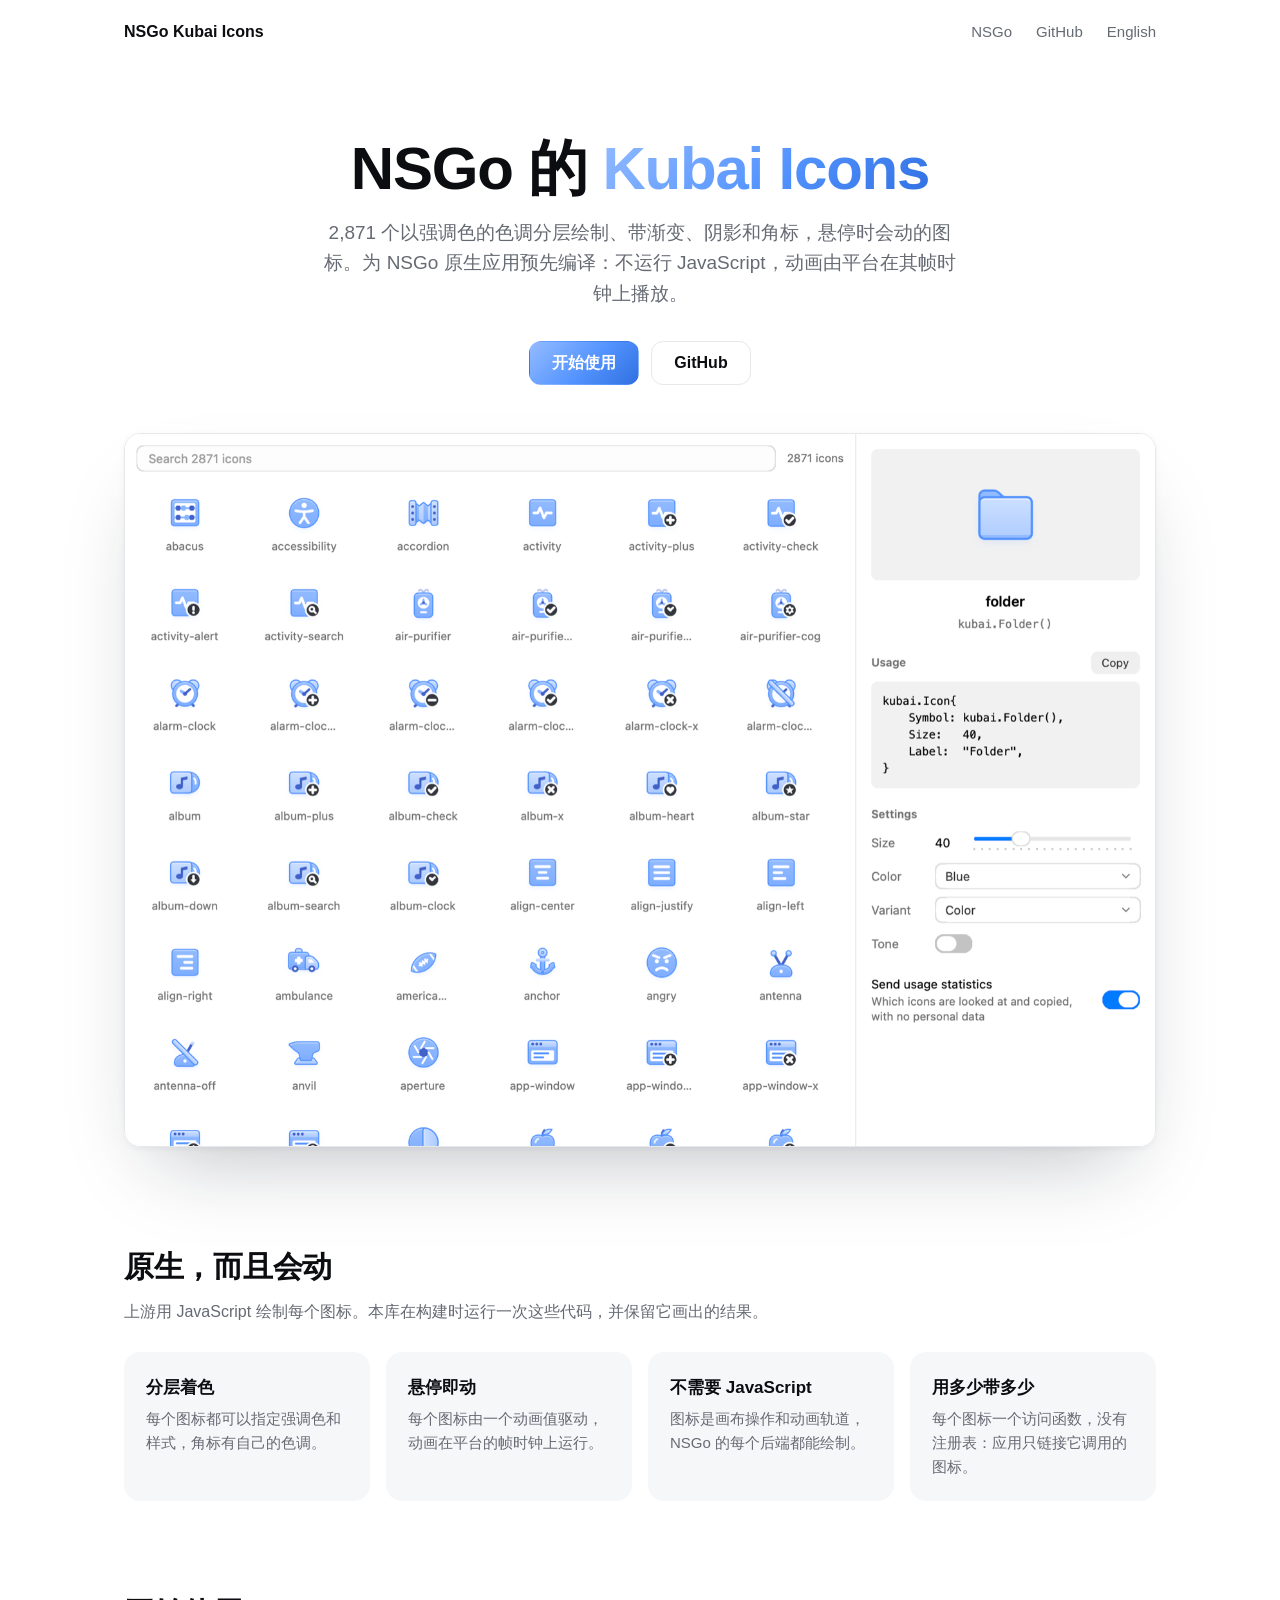
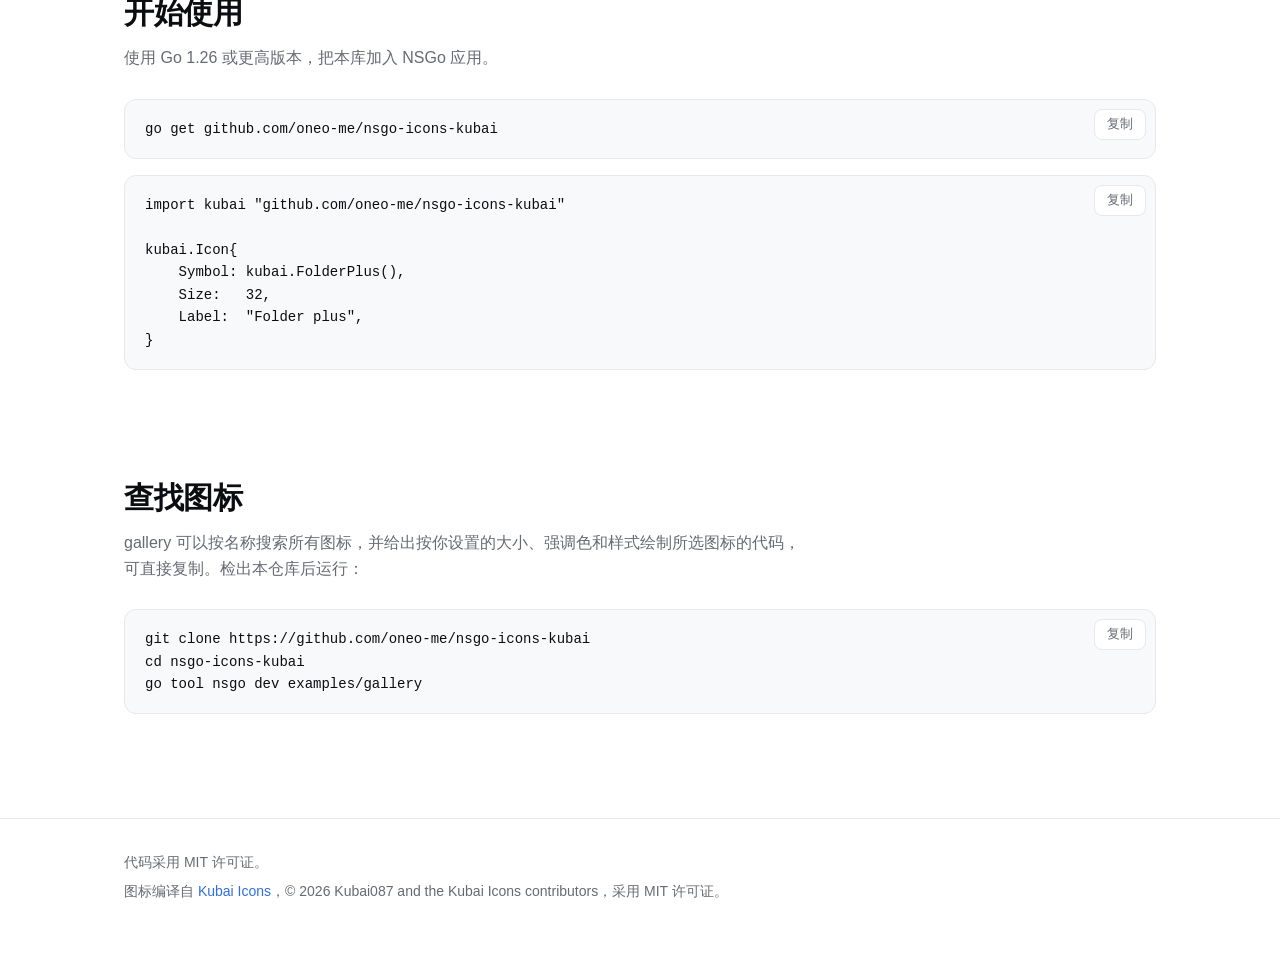
==== website/zh/index.html @ 4c89f8b4 "feat: add Kubai Icons for NSGo with an icon-finder gallery and a website Co-Authored-By: Claude Opus" ====
<!doctype html>
<html lang="zh-CN">
<head>
  <meta charset="utf-8" />
  <meta name="viewport" content="width=device-width, initial-scale=1" />
  <title>NSGo 的 Kubai Icons</title>
  <meta name="description" content="2,871 个悬停时会动的分层图标，用于 NSGo 原生应用。" />
  <link rel="alternate" hreflang="en" href="../" />
  <link rel="icon" type="image/png" href="../assets/icon.png" />
  <link rel="apple-touch-icon" href="../assets/icon.png" />
  <link rel="stylesheet" href="../style.css" />
  <!-- Umami counts the deployed site's visits; data-domains skips local servers. -->
  <script defer src="https://umami.oneo.me/script.js" data-website-id="4c29c1e7-28ea-4d0c-8297-b22d29bb1c41"
    data-domains="oneo-me.github.io"></script>
</head>
<body>
  <header>
    <div class="wrap">
      <a class="name" href="./">NSGo Kubai Icons</a>
      <a href="https://oneo-me.github.io/nsgo/zh/">NSGo</a>
      <a href="https://github.com/oneo-me/nsgo-icons-kubai" data-umami-event="open-github">GitHub</a>
      <a href="../" hreflang="en" lang="en">English</a>
    </div>
  </header>

  <main>
    <div class="wrap hero">
      <h1>NSGo 的 <span>Kubai Icons</span></h1>
      <p>2,871 个以强调色的色调分层绘制、带渐变、阴影和角标，悬停时会动的图标。为 NSGo 原生应用预先编译：不运行 JavaScript，动画由平台在其帧时钟上播放。</p>
      <div class="actions">
        <a class="button primary" href="#start">开始使用</a>
        <a class="button" href="https://github.com/oneo-me/nsgo-icons-kubai" data-umami-event="open-github">GitHub</a>
      </div>
    </div>

    <div class="wrap">
      <img class="shot" src="../assets/gallery.png" width="1600" height="1105"
        alt="gallery：图标网格，右侧是选中的图标及绘制它的代码" />
    </div>

    <section>
      <div class="wrap">
        <h2>原生，而且会动</h2>
        <p>上游用 JavaScript 绘制每个图标。本库在构建时运行一次这些代码，并保留它画出的结果。</p>
        <div class="features">
          <div><h3>分层着色</h3><p>每个图标都可以指定强调色和样式，角标有自己的色调。</p></div>
          <div><h3>悬停即动</h3><p>每个图标由一个动画值驱动，动画在平台的帧时钟上运行。</p></div>
          <div><h3>不需要 JavaScript</h3><p>图标是画布操作和动画轨道，NSGo 的每个后端都能绘制。</p></div>
          <div><h3>用多少带多少</h3><p>每个图标一个访问函数，没有注册表：应用只链接它调用的图标。</p></div>
        </div>
      </div>
    </section>

    <section id="start">
      <div class="wrap">
        <h2>开始使用</h2>
        <p>使用 Go 1.26 或更高版本，把本库加入 NSGo 应用。</p>
        <div class="code">
          <pre>go get github.com/oneo-me/nsgo-icons-kubai</pre>
          <button type="button" data-copied="已复制" data-umami-event="copy-install">复制</button>
        </div>
        <div class="code">
          <pre>import kubai "github.com/oneo-me/nsgo-icons-kubai"

kubai.Icon{
	Symbol: kubai.FolderPlus(),
	Size:   32,
	Label:  "Folder plus",
}</pre>
          <button type="button" data-copied="已复制" data-umami-event="copy-usage">复制</button>
        </div>
      </div>
    </section>

    <section>
      <div class="wrap">
        <h2>查找图标</h2>
        <p>gallery 可以按名称搜索所有图标，并给出按你设置的大小、强调色和样式绘制所选图标的代码，可直接复制。检出本仓库后运行：</p>
        <div class="code">
          <pre>git clone https://github.com/oneo-me/nsgo-icons-kubai
cd nsgo-icons-kubai
go tool nsgo dev examples/gallery</pre>
          <button type="button" data-copied="已复制" data-umami-event="copy-gallery">复制</button>
        </div>
      </div>
    </section>
  </main>

  <footer>
    <div class="wrap">
      <p>代码采用 MIT 许可证。</p>
      <p>图标编译自 <a href="https://github.com/kubai087/kubai-icons">Kubai Icons</a>，© 2026 Kubai087 and the Kubai Icons contributors，采用 MIT 许可证。</p>
    </div>
  </footer>
  <script src="../copy.js"></script>
</body>
</html>
---- website/style.css ----
/* The site of NSGo Kubai Icons: one static page in English and one in
   Chinese, white with Kubai's blue, dark when the system is. */

:root {
  --bg: #ffffff;
  --soft: #f6f7f9;
  --border: #e7e8ec;
  --text: #0c0d10;
  --muted: #666a73;
  --blue: #5393ff;
  --blue-ink: #2f6fe0;
  --gradient: linear-gradient(135deg, #93bbff, #5393ff 55%, #2f6fe0);
  --code: #f8f9fb;
  --shadow: 0 2px 6px rgb(16 24 40 / 5%), 0 40px 80px -32px rgb(16 24 40 / 28%);
  color-scheme: light dark;
}

@media (prefers-color-scheme: dark) {
  :root {
    --bg: #0f1012;
    --soft: #17181b;
    --border: #2a2c31;
    --text: #f2f3f5;
    --muted: #9a9ea8;
    --blue-ink: #93bbff;
    --code: #17181b;
    --shadow: 0 40px 80px -32px rgb(0 0 0 / 60%);
  }
}

* { box-sizing: border-box; }

body {
  margin: 0;
  background: var(--bg);
  color: var(--text);
  font: 16px/1.6 -apple-system, BlinkMacSystemFont, "Segoe UI", "PingFang SC", "Microsoft YaHei", sans-serif;
  -webkit-font-smoothing: antialiased;
}

a { color: var(--blue-ink); text-decoration: none; }
a:hover { text-decoration: underline; }

code, pre { font: 14px/1.6 ui-monospace, SFMono-Regular, Menlo, Consolas, monospace; tab-size: 4; }

.wrap { max-width: 1080px; margin: 0 auto; padding: 0 24px; }

header .wrap {
  display: flex;
  align-items: center;
  gap: 24px;
  height: 64px;
}

header .name { font-weight: 600; color: var(--text); margin-right: auto; }
header a:not(.name) { color: var(--muted); font-size: 15px; }

.hero { text-align: center; padding: 72px 0 48px; }

.hero h1 {
  margin: 0 0 16px;
  font-size: clamp(36px, 6vw, 60px);
  line-height: 1.1;
  letter-spacing: -0.02em;
}

.hero h1 span {
  background: var(--gradient);
  -webkit-background-clip: text;
  background-clip: text;
  color: transparent;
}

.hero p { margin: 0 auto 32px; max-width: 640px; color: var(--muted); font-size: 19px; }

.actions { display: flex; justify-content: center; gap: 12px; flex-wrap: wrap; }

.button {
  display: inline-flex;
  align-items: center;
  height: 44px;
  padding: 0 22px;
  border-radius: 12px;
  font-weight: 600;
  border: 1px solid var(--border);
  color: var(--text);
}

.button:hover { text-decoration: none; background: var(--soft); }
.button.primary { background: var(--gradient); border-color: transparent; color: #fff; }
.button.primary:hover { filter: brightness(1.05); }

.shot {
  display: block;
  width: 100%;
  height: auto;
  margin: 0 auto 96px;
  border: 1px solid var(--border);
  border-radius: 16px;
  box-shadow: var(--shadow);
}

section { padding: 0 0 88px; }
section h2 { margin: 0 0 8px; font-size: 30px; letter-spacing: -0.01em; }
section > .wrap > p { margin: 0 0 28px; color: var(--muted); max-width: 680px; }

.features {
  display: grid;
  grid-template-columns: repeat(auto-fit, minmax(230px, 1fr));
  gap: 16px;
}

.features div { padding: 22px; border-radius: 16px; background: var(--soft); }
.features h3 { margin: 0 0 6px; font-size: 17px; }
.features p { margin: 0; color: var(--muted); font-size: 15px; }

.code { position: relative; margin: 0 0 16px; }

.code pre {
  margin: 0;
  padding: 18px 20px;
  overflow-x: auto;
  border: 1px solid var(--border);
  border-radius: 12px;
  background: var(--code);
}

.code button {
  position: absolute;
  top: 10px;
  right: 10px;
  padding: 4px 12px;
  border: 1px solid var(--border);
  border-radius: 8px;
  background: var(--bg);
  color: var(--muted);
  font: inherit;
  font-size: 13px;
  cursor: pointer;
}

footer { border-top: 1px solid var(--border); padding: 32px 0 48px; color: var(--muted); font-size: 14px; }
footer p { margin: 0 0 6px; }
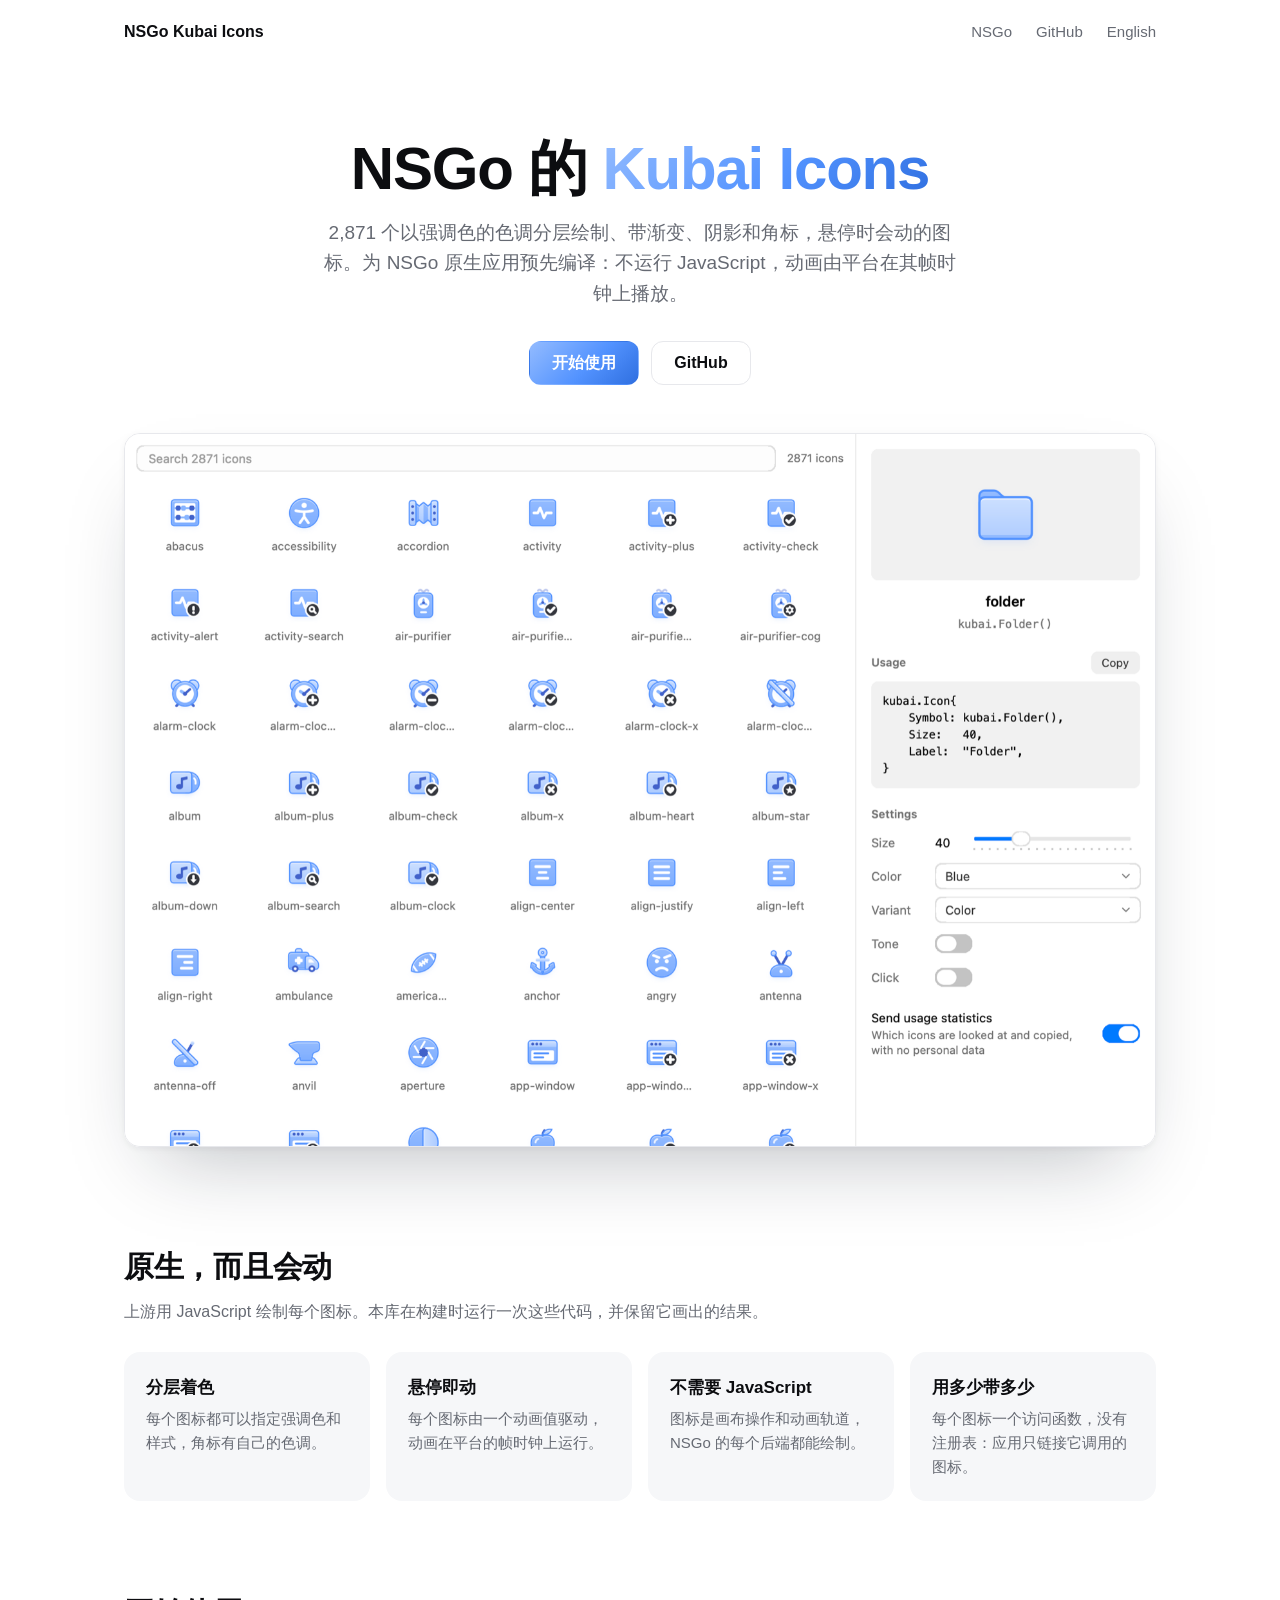
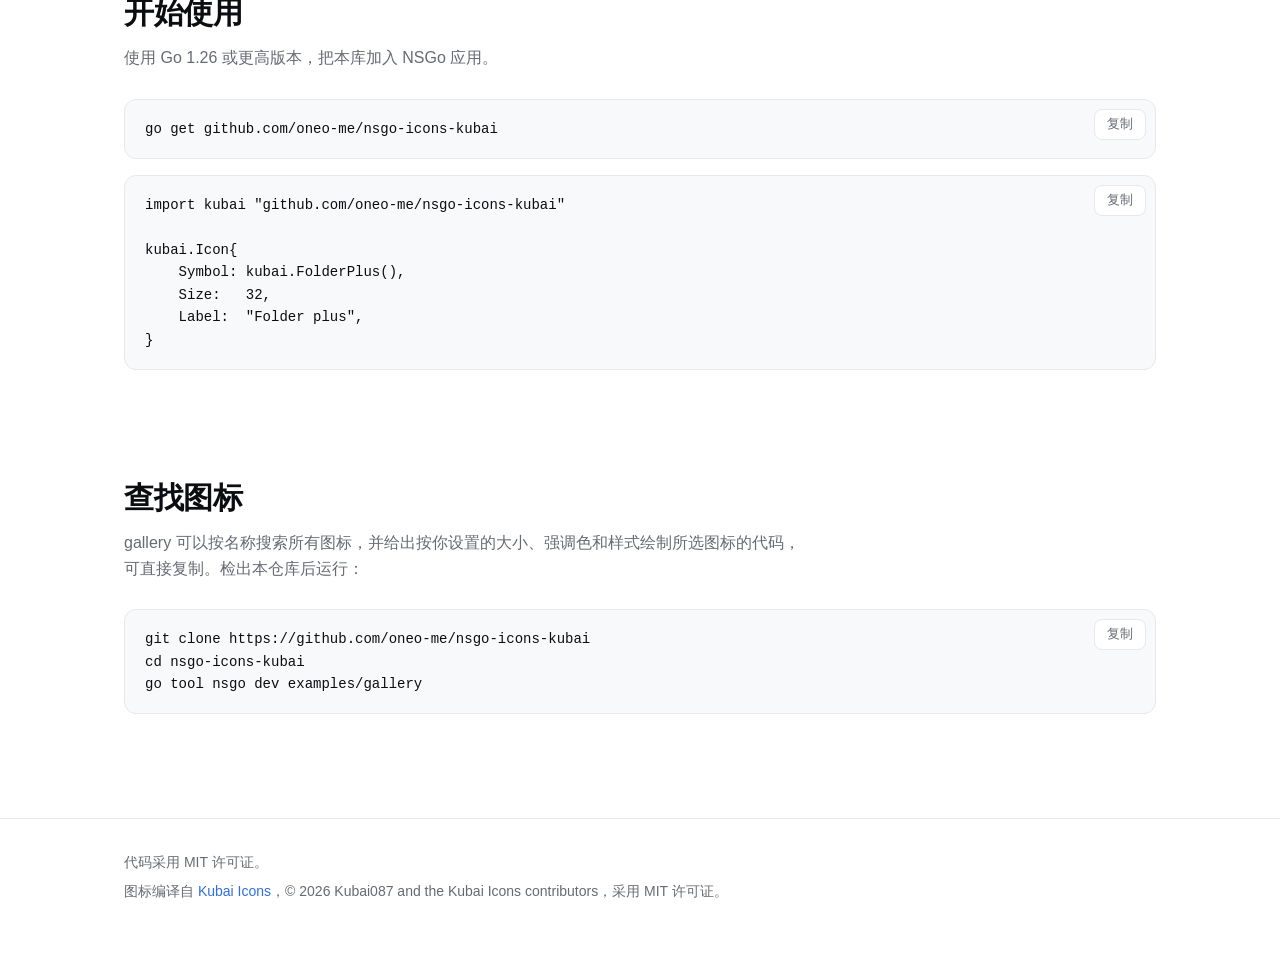
==== commit 3facafe9: "feat: count gallery and website usage under one Umami site" ====
--- a/website/zh/index.html
+++ b/website/zh/index.html
@@ -11,7 +11,7 @@
   <link rel="stylesheet" href="../style.css" />
   <!-- Umami counts the deployed site's visits; data-domains skips local servers. -->
   <script defer src="https://umami.oneo.me/script.js" data-website-id="4c29c1e7-28ea-4d0c-8297-b22d29bb1c41"
-    data-domains="oneo-me.github.io"></script>
+    data-domains="oneo-me.github.io" data-tag="website"></script>
 </head>
 <body>
   <header>
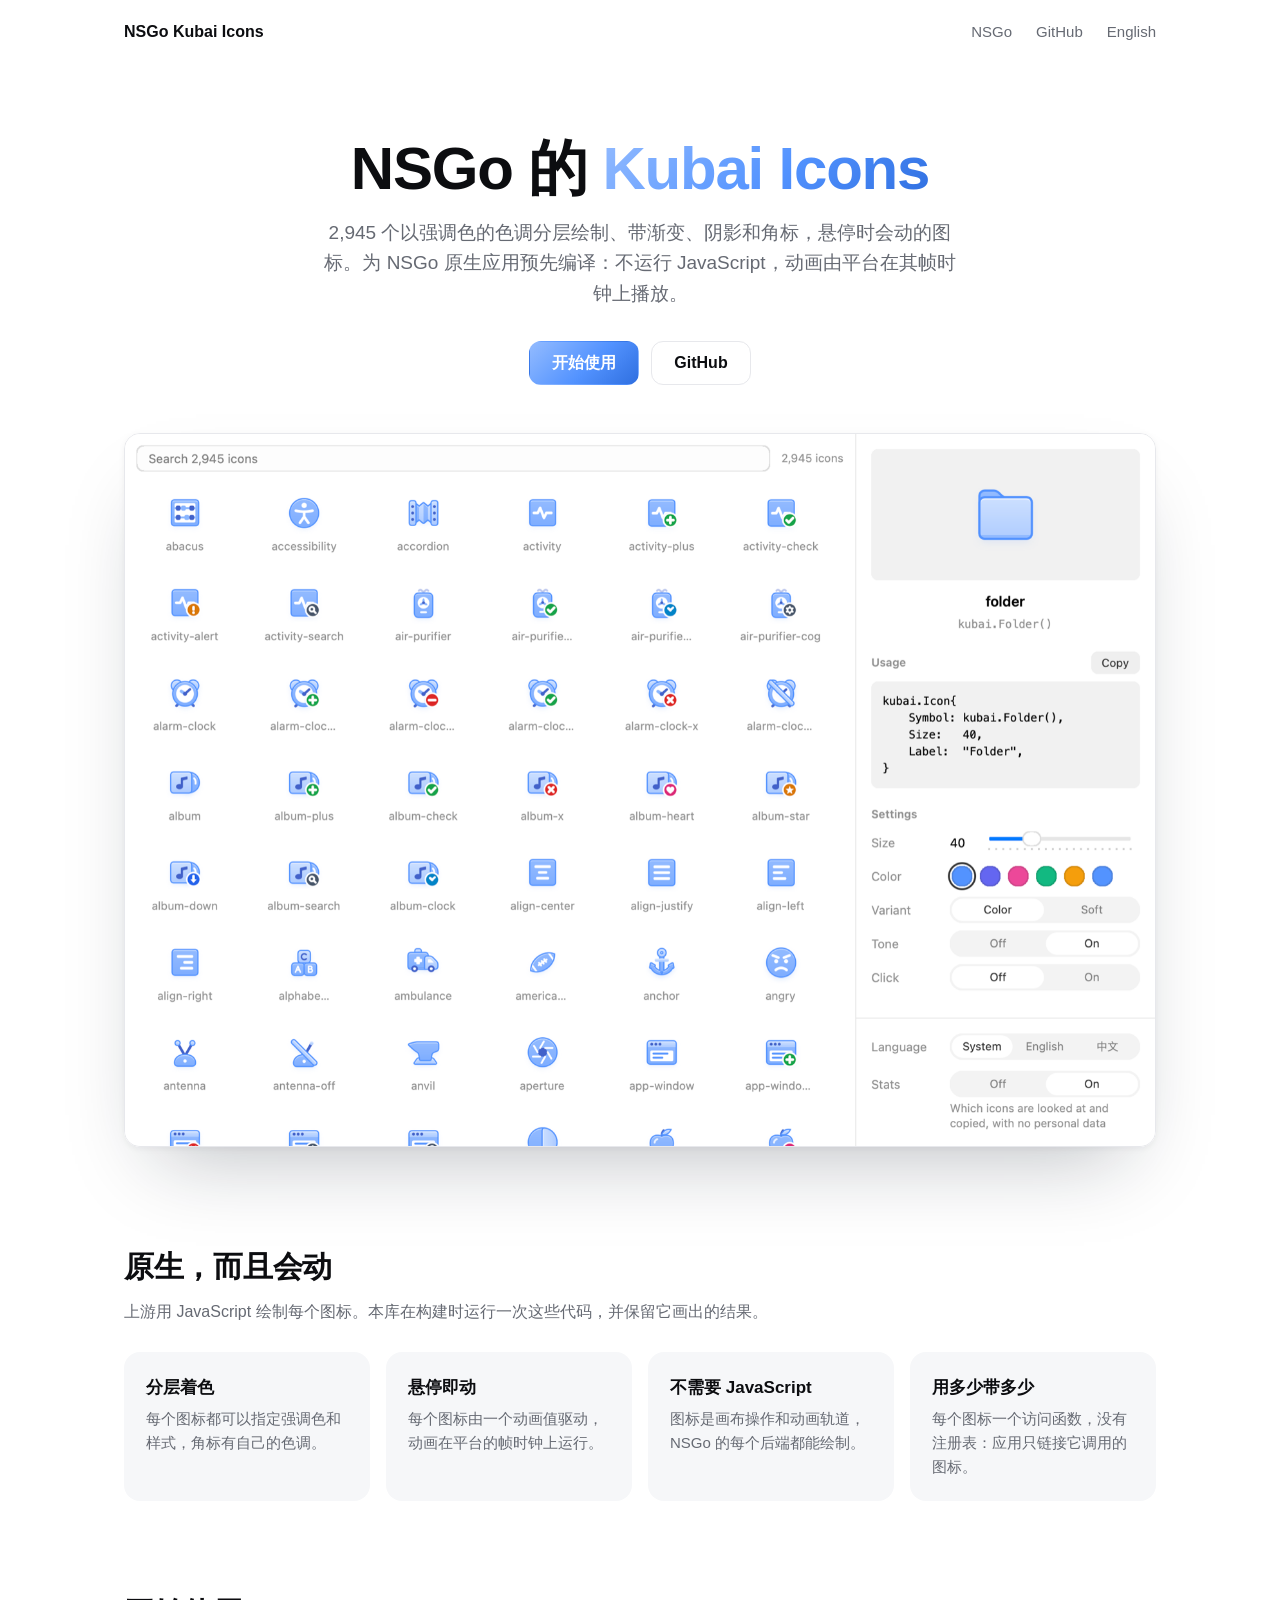
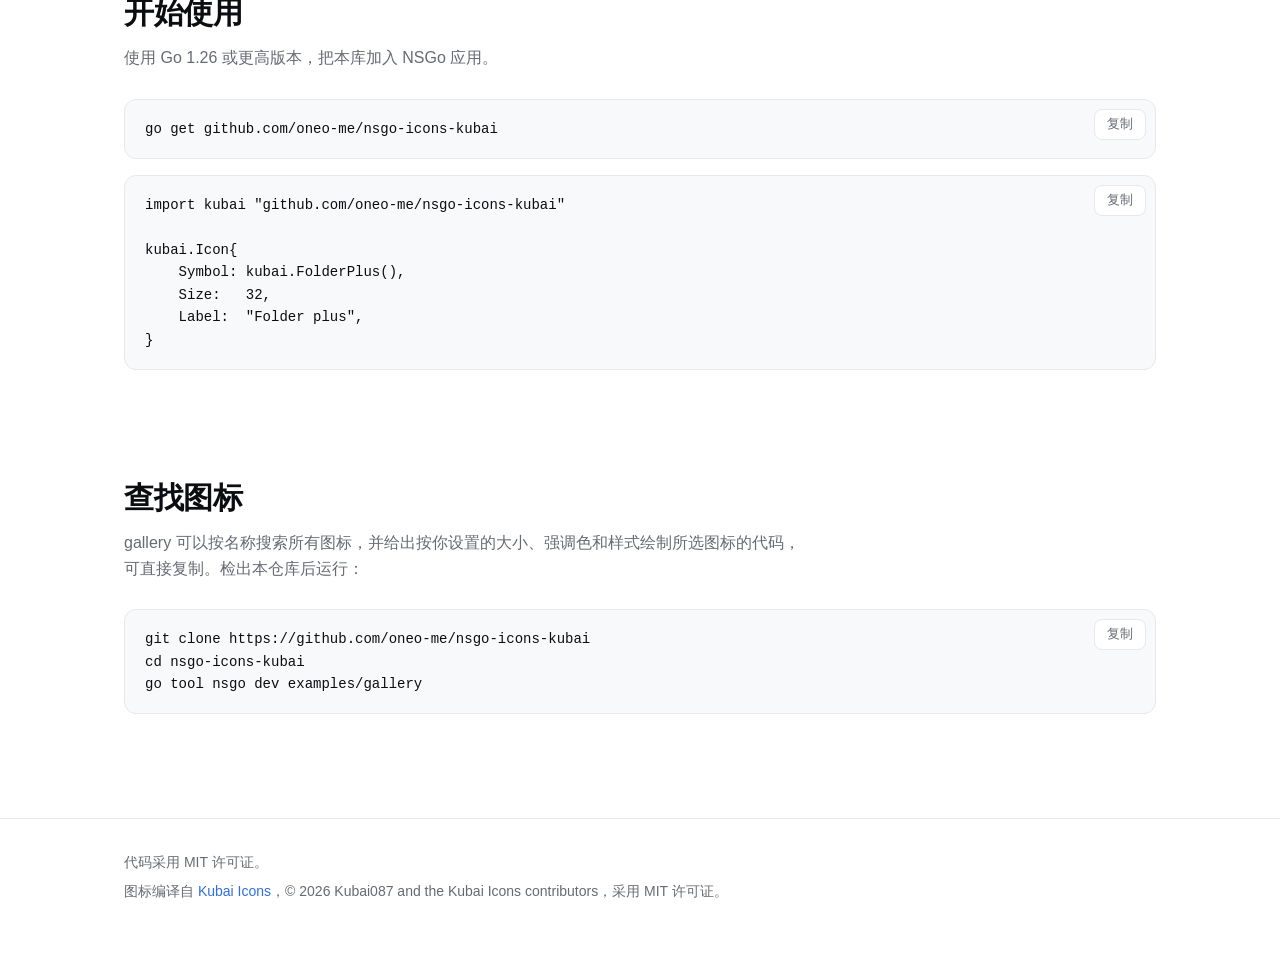
==== commit 6abdb74f: "feat: adapt to latest NSGo and sync 2,945 Kubai icons" ====
--- a/website/zh/index.html
+++ b/website/zh/index.html
@@ -4,7 +4,7 @@
   <meta charset="utf-8" />
   <meta name="viewport" content="width=device-width, initial-scale=1" />
   <title>NSGo 的 Kubai Icons</title>
-  <meta name="description" content="2,871 个悬停时会动的分层图标，用于 NSGo 原生应用。" />
+  <meta name="description" content="2,945 个悬停时会动的分层图标，用于 NSGo 原生应用。" />
   <link rel="alternate" hreflang="en" href="../" />
   <link rel="icon" type="image/png" href="../assets/icon.png" />
   <link rel="apple-touch-icon" href="../assets/icon.png" />
@@ -17,7 +17,7 @@
   <header>
     <div class="wrap">
       <a class="name" href="./">NSGo Kubai Icons</a>
-      <a href="https://oneo-me.github.io/nsgo/zh/">NSGo</a>
+      <a href="https://nsgo.dev/zh/">NSGo</a>
       <a href="https://github.com/oneo-me/nsgo-icons-kubai" data-umami-event="open-github">GitHub</a>
       <a href="../" hreflang="en" lang="en">English</a>
     </div>
@@ -26,7 +26,7 @@
   <main>
     <div class="wrap hero">
       <h1>NSGo 的 <span>Kubai Icons</span></h1>
-      <p>2,871 个以强调色的色调分层绘制、带渐变、阴影和角标，悬停时会动的图标。为 NSGo 原生应用预先编译：不运行 JavaScript，动画由平台在其帧时钟上播放。</p>
+      <p>2,945 个以强调色的色调分层绘制、带渐变、阴影和角标，悬停时会动的图标。为 NSGo 原生应用预先编译：不运行 JavaScript，动画由平台在其帧时钟上播放。</p>
       <div class="actions">
         <a class="button primary" href="#start">开始使用</a>
         <a class="button" href="https://github.com/oneo-me/nsgo-icons-kubai" data-umami-event="open-github">GitHub</a>
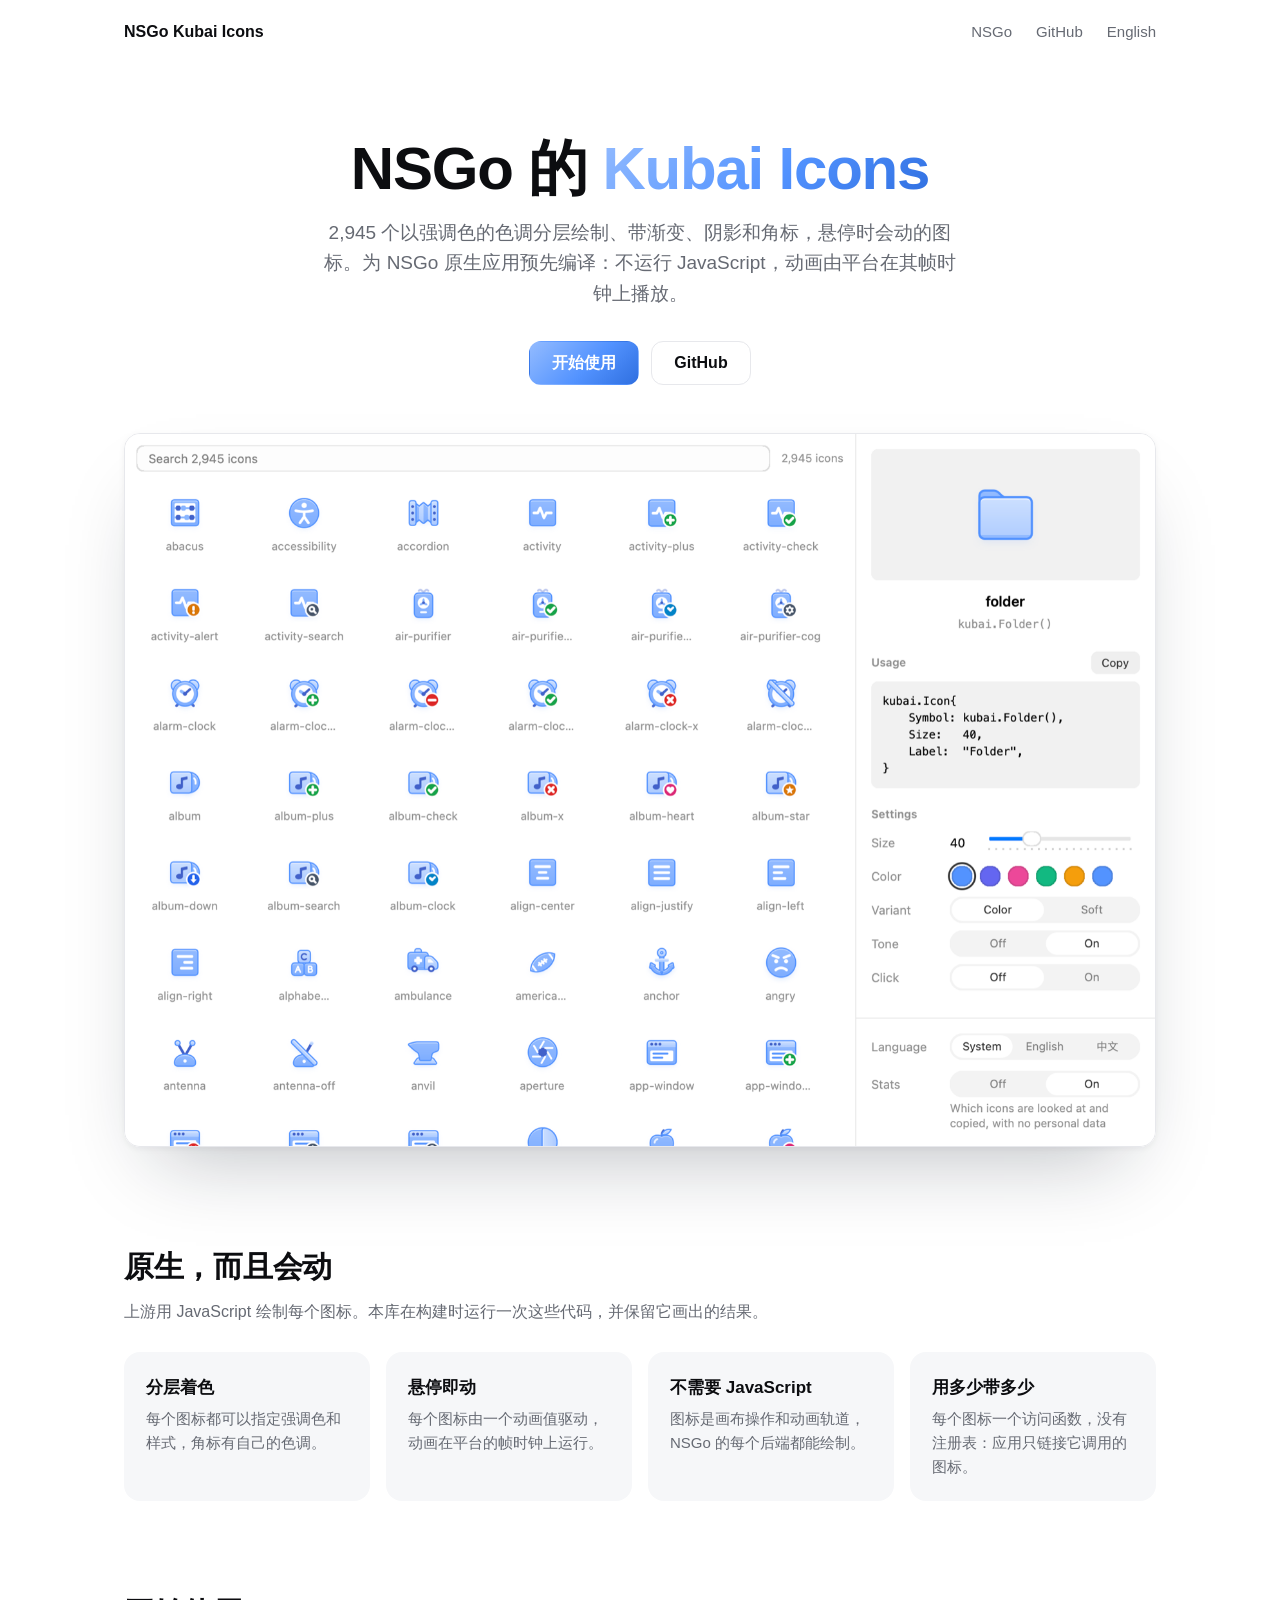
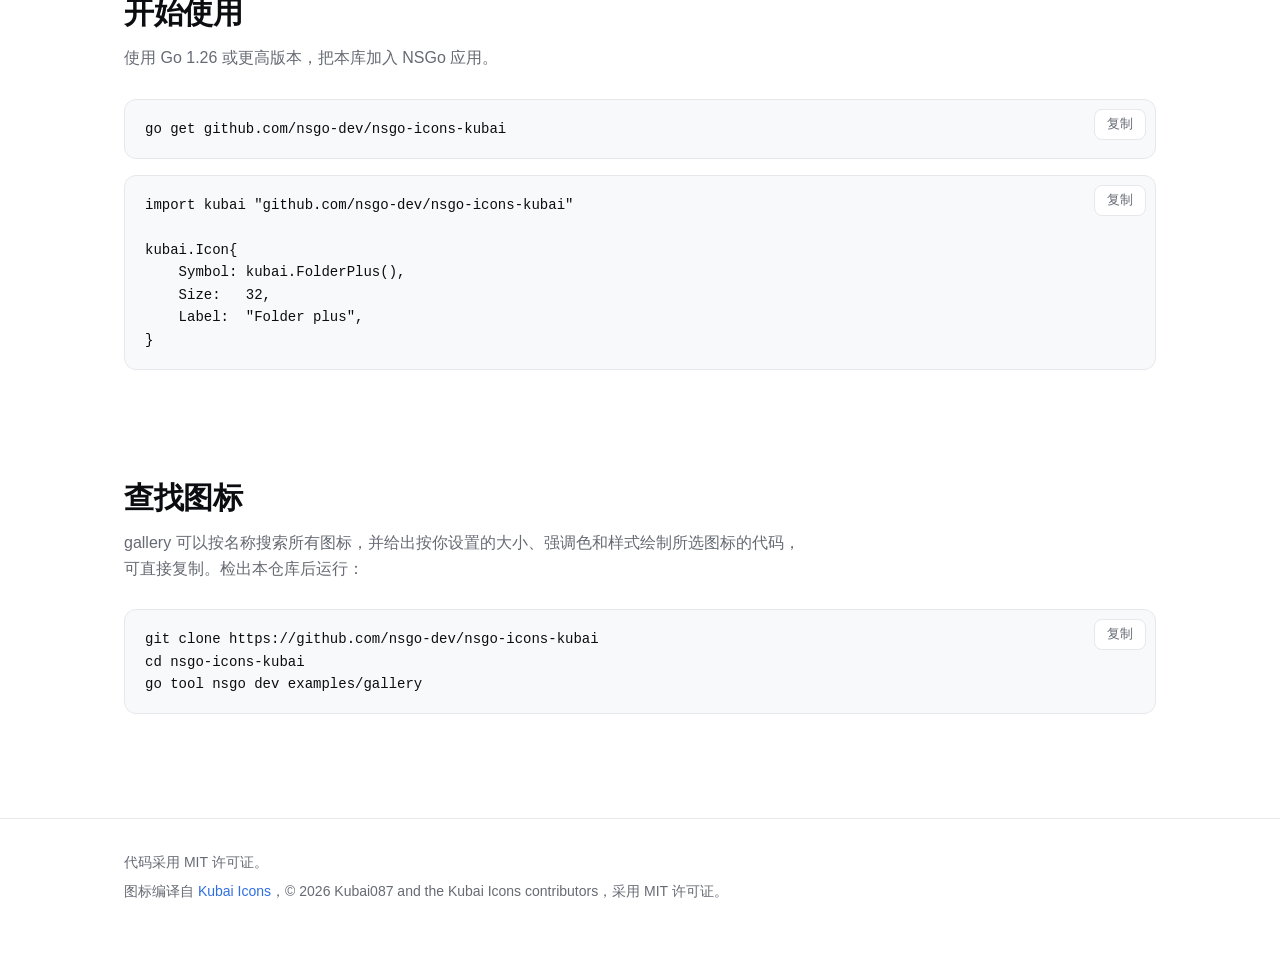
==== commit 45a46e2d: "chore: point the module and links at the nsgo-dev organization" ====
--- a/website/zh/index.html
+++ b/website/zh/index.html
@@ -11,14 +11,14 @@
   <link rel="stylesheet" href="../style.css" />
   <!-- Umami counts the deployed site's visits; data-domains skips local servers. -->
   <script defer src="https://umami.oneo.me/script.js" data-website-id="4c29c1e7-28ea-4d0c-8297-b22d29bb1c41"
-    data-domains="oneo-me.github.io" data-tag="website"></script>
+    data-domains="nsgo-dev.github.io" data-tag="website"></script>
 </head>
 <body>
   <header>
     <div class="wrap">
       <a class="name" href="./">NSGo Kubai Icons</a>
       <a href="https://nsgo.dev/zh/">NSGo</a>
-      <a href="https://github.com/oneo-me/nsgo-icons-kubai" data-umami-event="open-github">GitHub</a>
+      <a href="https://github.com/nsgo-dev/nsgo-icons-kubai" data-umami-event="open-github">GitHub</a>
       <a href="../" hreflang="en" lang="en">English</a>
     </div>
   </header>
@@ -29,7 +29,7 @@
       <p>2,945 个以强调色的色调分层绘制、带渐变、阴影和角标，悬停时会动的图标。为 NSGo 原生应用预先编译：不运行 JavaScript，动画由平台在其帧时钟上播放。</p>
       <div class="actions">
         <a class="button primary" href="#start">开始使用</a>
-        <a class="button" href="https://github.com/oneo-me/nsgo-icons-kubai" data-umami-event="open-github">GitHub</a>
+        <a class="button" href="https://github.com/nsgo-dev/nsgo-icons-kubai" data-umami-event="open-github">GitHub</a>
       </div>
     </div>
 
@@ -56,11 +56,11 @@
         <h2>开始使用</h2>
         <p>使用 Go 1.26 或更高版本，把本库加入 NSGo 应用。</p>
         <div class="code">
-          <pre>go get github.com/oneo-me/nsgo-icons-kubai</pre>
+          <pre>go get github.com/nsgo-dev/nsgo-icons-kubai</pre>
           <button type="button" data-copied="已复制" data-umami-event="copy-install">复制</button>
         </div>
         <div class="code">
-          <pre>import kubai "github.com/oneo-me/nsgo-icons-kubai"
+          <pre>import kubai "github.com/nsgo-dev/nsgo-icons-kubai"
 
 kubai.Icon{
 	Symbol: kubai.FolderPlus(),
@@ -77,7 +77,7 @@
         <h2>查找图标</h2>
         <p>gallery 可以按名称搜索所有图标，并给出按你设置的大小、强调色和样式绘制所选图标的代码，可直接复制。检出本仓库后运行：</p>
         <div class="code">
-          <pre>git clone https://github.com/oneo-me/nsgo-icons-kubai
+          <pre>git clone https://github.com/nsgo-dev/nsgo-icons-kubai
 cd nsgo-icons-kubai
 go tool nsgo dev examples/gallery</pre>
           <button type="button" data-copied="已复制" data-umami-event="copy-gallery">复制</button>
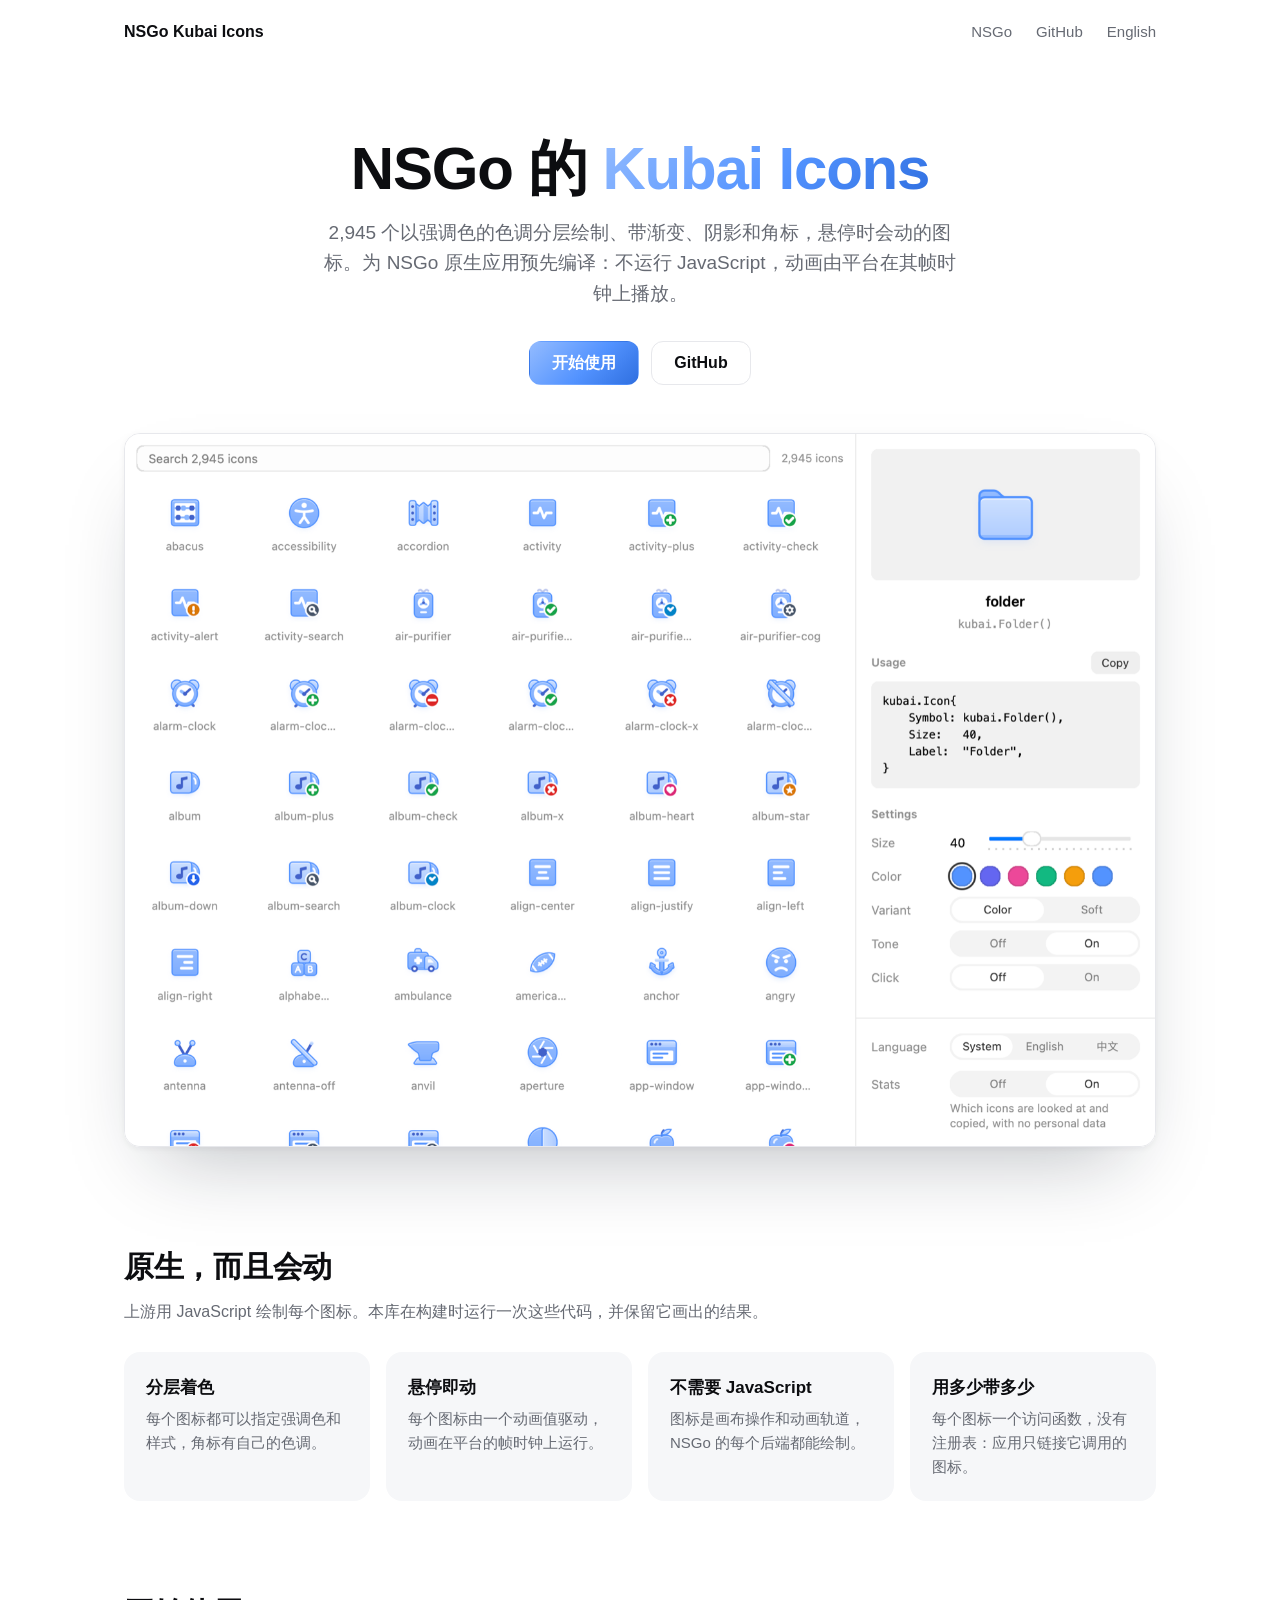
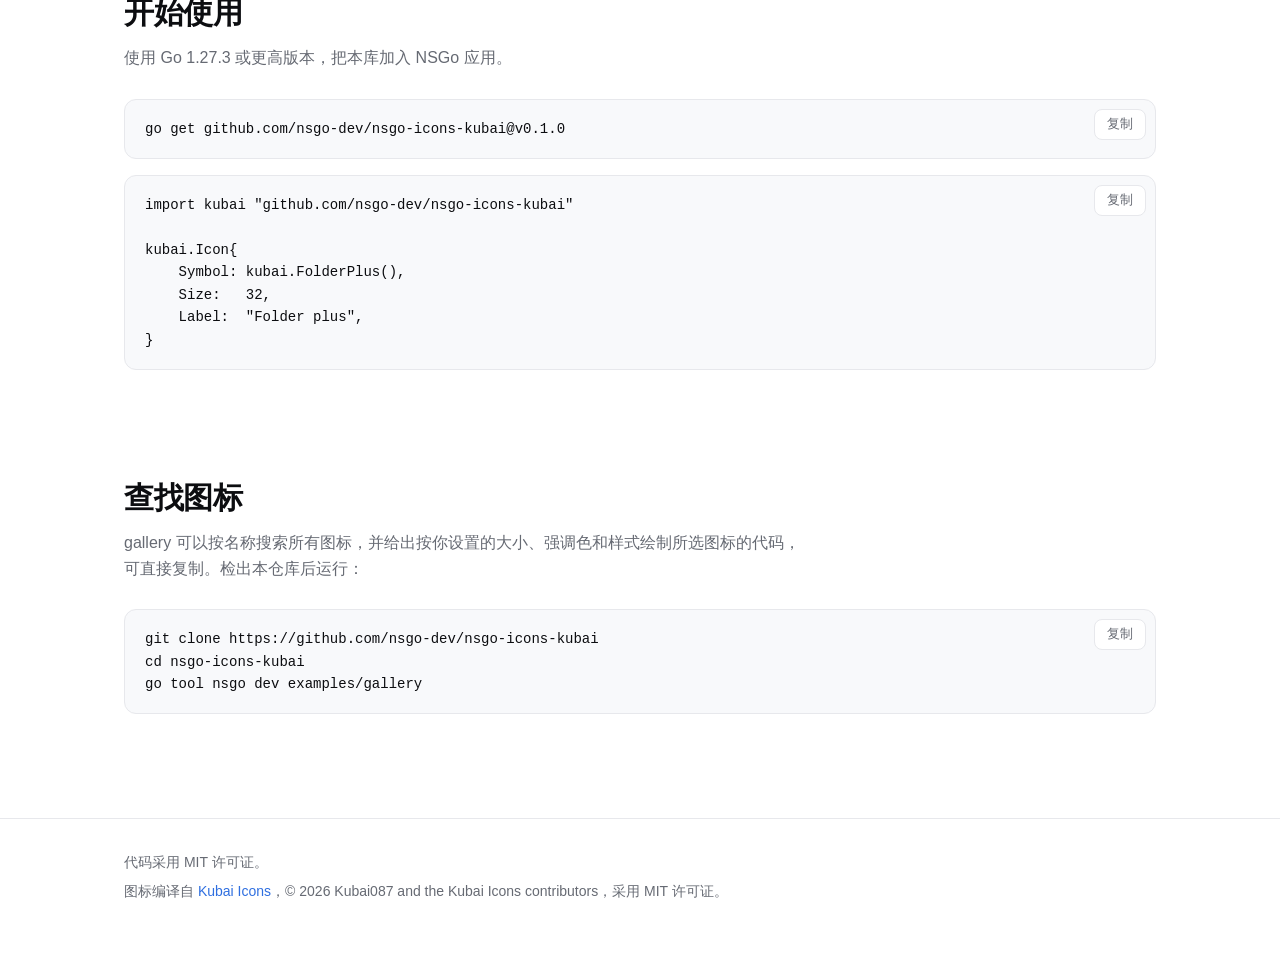
==== commit e86b05e4: "chore: require NSGo v0.3.4 and install v0.1.0 Move go.mod from an NSGo pseudo-version to the release" ====
--- a/website/zh/index.html
+++ b/website/zh/index.html
@@ -54,9 +54,9 @@
     <section id="start">
       <div class="wrap">
         <h2>开始使用</h2>
-        <p>使用 Go 1.26 或更高版本，把本库加入 NSGo 应用。</p>
+        <p>使用 Go 1.27.3 或更高版本，把本库加入 NSGo 应用。</p>
         <div class="code">
-          <pre>go get github.com/nsgo-dev/nsgo-icons-kubai</pre>
+          <pre>go get github.com/nsgo-dev/nsgo-icons-kubai@v0.1.0</pre>
           <button type="button" data-copied="已复制" data-umami-event="copy-install">复制</button>
         </div>
         <div class="code">
